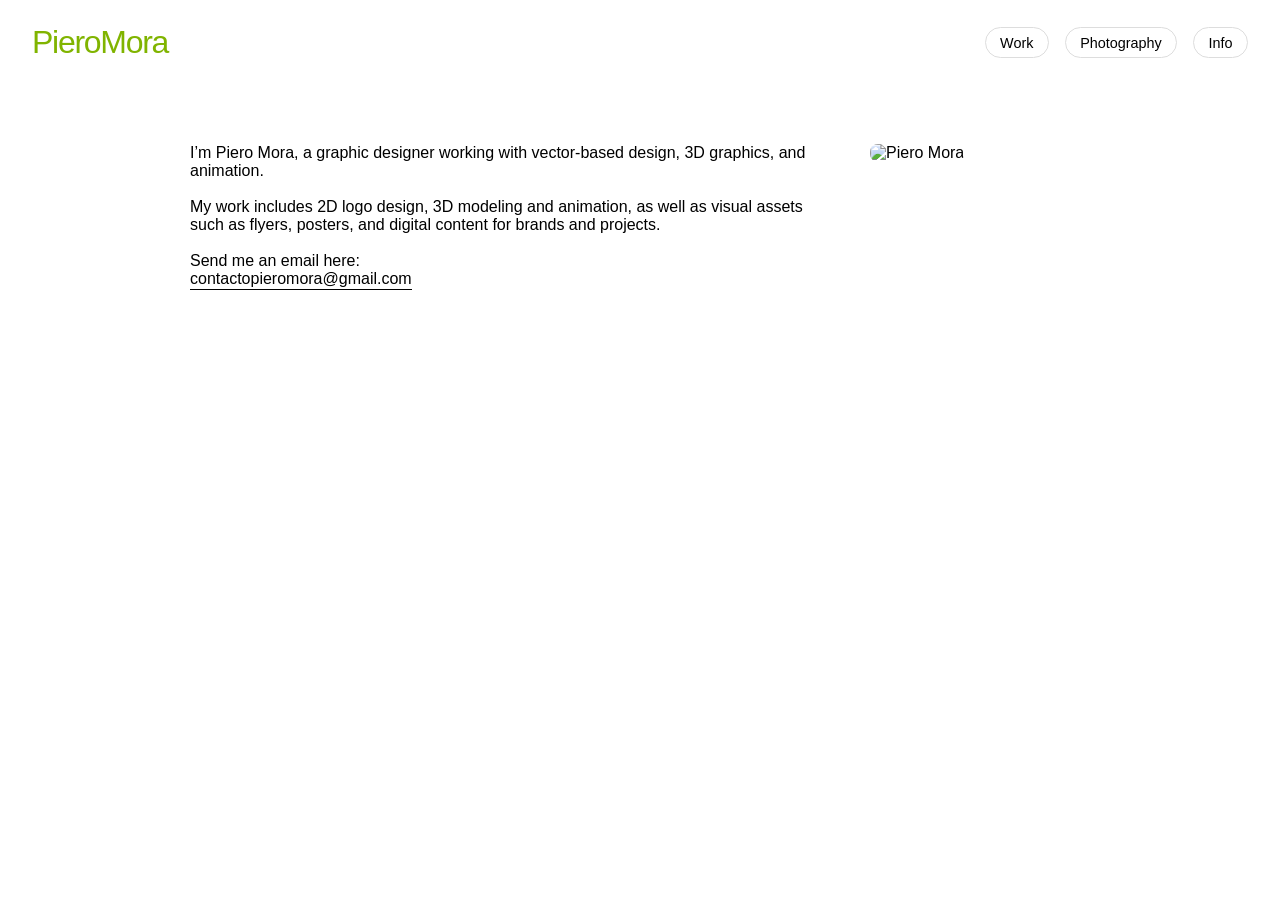
==== info.html @ acb59ec3 "Primer commit: subir todos los archivos del sitio con Git LFS" ====
<!DOCTYPE html>
<html lang="en">
<head>
  <meta charset="UTF-8">
  <title>Info — Piero Mora</title>
  <link rel="stylesheet" href="style.css">
</head>

<body>

  <header class="top-bar">
    <div class="name">PieroMora</div>

    <nav class="nav">
      <a href="index.html">Work</a>
      <a href="photography.html">Photography</a>
      <a href="info.html">Info</a>
      
    </nav>
  </header>

  <main>
   <main>
  <section class="info-page">

    <div class="info-grid">

      <div class="info-text">
        <p>
          I’m Piero Mora, a graphic designer working with vector-based design,
          3D graphics, and animation.
        </p>
        <br>
        <p>
          My work includes 2D logo design, 3D modeling and animation,
          as well as visual assets such as flyers, posters,
          and digital content for brands and projects.
        </p>
        <br>
        <p>
          Send me an email here:<br>
          <a href="mailto:contactopieromora@gmail.com">
            contactopieromora@gmail.com
          </a>
        </p>
      </div>

      <div class="info-photo">
        <img src="/MEDIA/profilepic.jpg" alt="Piero Mora">
      </div>

    </div>

  </section>
</main>

  </main>

</body>
</html>
---- style.css ----
:root {
  --green-dark-1: #3A4719;
  --green-mid-1: #62801A;
  --green-dark-2: #2C3E00;
  --green-dark-3: #3B5300;
  --green-accent: #80B400;

  --bg-main: #2C3E00;
  --bg-header: #3A4719;
  --text-main: #F2F2F2;
}

/* BODY TRABAJOS GRID PRINCIPAL---------------------------------------------- */
/* WORK GRID */

.work-grid {
  display: grid;
  grid-template-columns: repeat(3, 1fr); /* 3 columnas iguales */
  gap: 1.2rem; /* espacio entre filas y columnas */
  padding: 2rem;
}

.work-item {
  position: relative;
}

.work-item video {
  width: 100%;
  height: auto;
  display: block;
}

/* reponsivo ojo grids-------------------------- */ 
@media (max-width: 900px) {
  .work-grid {
    grid-template-columns: repeat(2, 1fr); /* 2 columnas en pantallas medianas */
  }
}

@media (max-width: 600px) {
  .work-grid {
    grid-template-columns: 1fr; /* 1 columna en móviles */
  }
}
/* --------------------------------------------- */


/* IMAGE */
.work-item img {
  width: 100%;
  display: block;
}

/* DARK OVERLAY */
.work-item::after {
  content: "";
  position: absolute;
  inset: 0;
  background: rgba(0, 0, 0, 0.35);
  opacity: 0;
  transition: opacity 0.3s ease;
}
/* HOVER EFFECT */
.work-item:hover::after {
  opacity: 1;
}

.work-item {
  cursor: pointer;
}

.work-item:hover img {
  transform: none;
}


/* ------------------------------------------------------------------------------------------- */






* {
  margin: 0;
  padding: 0;
  box-sizing: border-box;
}

body {
  background: #ffffff;
  color: #000000;
  font-family: Arial, Helvetica, sans-serif;
  padding-top: 80px; 
}

.top-bar {
  position: fixed;
  top: 0;
  left: 0;
  width: 100%;
  padding: 1.5rem 2rem;

  display: flex;
  justify-content: space-between;
  align-items: center;

  background: #ffffff;
  color: #000000;

  z-index: 100;
}

.name {
  
  font-family: 'Space Grotesk', sans-serif;
  color: var(--green-accent);
  font-size: 2rem;
  font-weight: 500;
  letter-spacing: -0.04em;
}


.nav {
  display: flex;
  gap: 1rem;
}

.nav a {
  text-decoration: none;
  color: #000000;
  font-size: 0.9rem;
  padding: 0.4rem 0.9rem;
  border: 1px solid #ddd;
  border-radius: 999px;
}




/* inf style ------------------------------------------------------------------------------------------------*/

.info-page {
  max-width: 900px;
  margin: 0 auto;
  padding-top: 4rem;
}

.info-grid {
  display: flex;
  gap: 3rem;
  align-items: flex-start;
  flex-wrap: wrap; /* permite que los elementos bajen en pantallas pequeñas */
}

.info-text {
  flex: 1; /* ocupa el espacio disponible */
  min-width: 250px; /* evita que se haga demasiado pequeño */
}

.info-photo {
  flex: 0 0 220px; /* tamaño fijo para la foto */
}

.info-photo img {
  width: 100%;
  border-radius: 8px;
}

/* correo */
.info-page a {
  color: inherit;
  text-decoration: none;
  border-bottom: 1px solid currentColor;
  padding-bottom: 2px;
}

.info-page a:hover {
  opacity: 0.7;
}

/* móvil */
@media (max-width: 768px) {
  .info-grid {
    flex-direction: column; /* apila elementos verticalmente */
    gap: 1.5rem; /* menos espacio en móvil */
  }

  .info-photo {
    order: -1; /* pone la foto arriba */
    width: 100%;
    max-width: 220px;
    margin: 0 auto 2rem auto; /* centra la foto */
  }
}
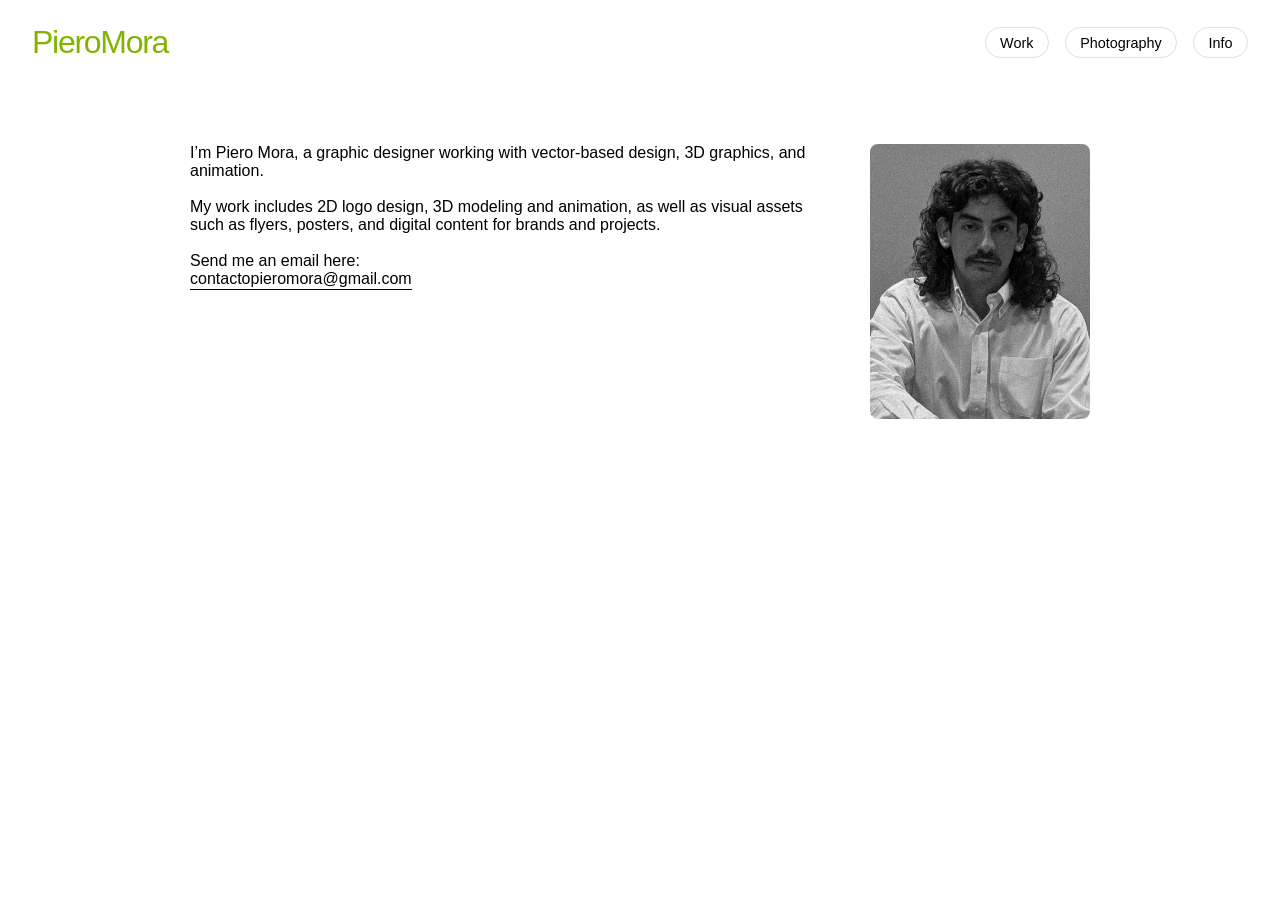
==== commit 536d0333: "profilepicchange" ====
--- a/info.html
+++ b/info.html
@@ -46,7 +46,7 @@
       </div>
 
       <div class="info-photo">
-        <img src="/MEDIA/profilepic.jpg" alt="Piero Mora">
+        <img src="profilepic.jpg" alt="Piero Mora">
       </div>
 
     </div>
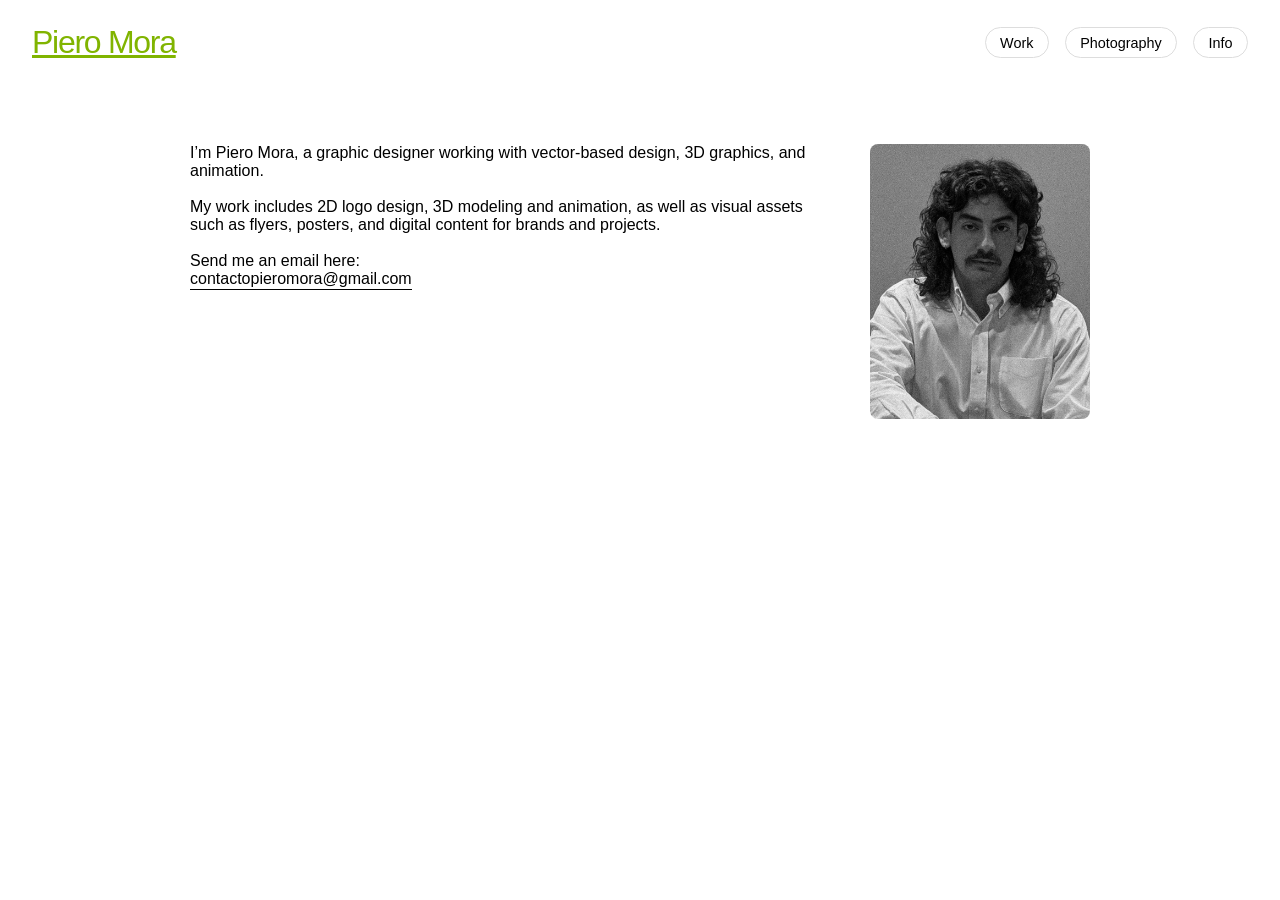
==== commit df2889aa: "header responsivo y ajustes en el nombre pieromora" ====
--- a/info.html
+++ b/info.html
@@ -9,8 +9,7 @@
 <body>
 
   <header class="top-bar">
-    <div class="name">PieroMora</div>
-
+    <a href="index.html#work" class="name">Piero Mora</a>
     <nav class="nav">
       <a href="index.html">Work</a>
       <a href="photography.html">Photography</a>
--- a/style.css
+++ b/style.css
@@ -9,6 +9,29 @@
   --bg-main: #2C3E00;
   --bg-header: #3A4719;
   --text-main: #F2F2F2;
+}
+
+/* MOBILE HEADER */
+@media (max-width: 768px) {
+  .top-bar {
+    flex-direction: column;
+    align-items: flex-start;
+    gap: 12px;
+  }
+
+  .nav {
+    display: flex;
+    gap: 16px;
+  }
+
+  .nav a {
+    margin-left: 0;
+  }
+
+  .status {
+    font-size: 12px;
+    opacity: 0.7;
+  }
 }
 
 /* BODY TRABAJOS GRID PRINCIPAL---------------------------------------------- */
